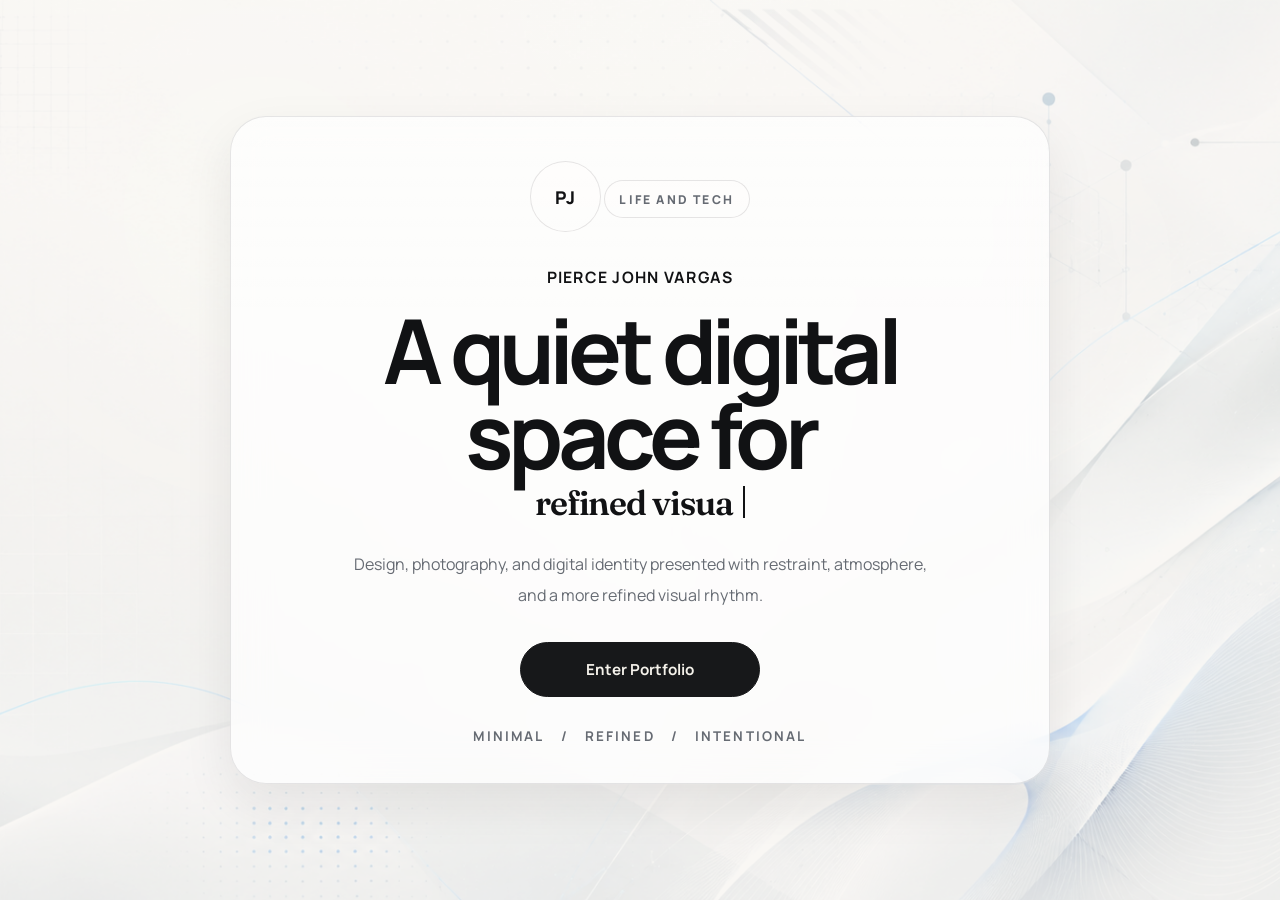
==== Personnal Portfolio/landing.html @ 9a7b4258 "Add files via upload" ====
<!DOCTYPE html>
<html lang="en">
<head>
  <meta charset="UTF-8" />
  <meta name="viewport" content="width=device-width, initial-scale=1.0" />
  <meta
    name="description"
    content="Welcome landing page for Life and Tech by Pierce John Vargas."
  />
  <title>Life and Tech | Welcome</title>

  <link rel="preconnect" href="https://fonts.googleapis.com" />
  <link rel="preconnect" href="https://fonts.gstatic.com" crossorigin />
  <link
    href="https://fonts.googleapis.com/css2?family=Fraunces:opsz,wght@9..144,500;9..144,600&family=Manrope:wght@400;500;600;700;800&display=swap"
    rel="stylesheet"
  />

  <link rel="stylesheet" href="style.css" />
  <link rel="stylesheet" href="landing.css" />
</head>
<body class="landing-body">
  <div class="landing-grid" aria-hidden="true"></div>
  <div class="landing-glow landing-glow-a" aria-hidden="true"></div>
  <div class="landing-glow landing-glow-b" aria-hidden="true"></div>
  <div class="landing-glow landing-glow-c" aria-hidden="true"></div>

  <main class="landing-main">
    <div class="landing-stage">
      <div class="landing-crest reveal is-visible" aria-hidden="true">PJ</div>
      <span class="landing-chip reveal is-visible">Life and Tech</span>
      <p class="landing-name reveal is-visible">Pierce John Vargas</p>

      <h1 class="landing-title reveal is-visible">
        A quiet digital space for
        <span class="landing-type-line">
          <span id="typedText" class="typed-text"></span>
          <span class="typed-caret" aria-hidden="true"></span>
        </span>
      </h1>

      <p class="landing-subtitle reveal is-visible">
        Design, photography, and digital identity presented with restraint,
        atmosphere, and a more refined visual rhythm.
      </p>

      <div class="landing-actions reveal is-visible">
        <a href="portfolio.html" class="btn btn-primary landing-cta">Enter Portfolio</a>
      </div>

      <div class="landing-signature reveal is-visible">
        <span>Minimal</span>
        <span>Refined</span>
        <span>Intentional</span>
      </div>
    </div>
  </main>

  <script src="script.js"></script>
  <script src="landing.js"></script>
</body>
</html>
---- Personnal Portfolio/style.css ----
:root {
  --bg: #f4f1ea;
  --surface: rgba(255, 255, 255, 0.7);
  --surface-strong: #ffffff;
  --text: #1c1d20;
  --muted: #666b73;
  --heading: #111214;
  --line: rgba(17, 18, 20, 0.1);
  --accent: #17181a;
  --accent-soft: rgba(23, 24, 26, 0.08);
  --shadow: 0 20px 50px rgba(23, 24, 26, 0.08);
  --max-width: 1120px;
  --theme-background-image: url("assets/BGWhite.png");
}

body.light-mode {
  --bg: #111214;
  --surface: rgba(24, 25, 28, 0.78);
  --surface-strong: #17181a;
  --text: #ece7de;
  --muted: #a4aaaf;
  --heading: #f7f2ea;
  --line: rgba(247, 242, 234, 0.12);
  --accent: #f7f2ea;
  --accent-soft: rgba(247, 242, 234, 0.08);
  --shadow: 0 24px 60px rgba(0, 0, 0, 0.28);
  --theme-background-image: url("assets/BGDark.png");
}

* {
  box-sizing: border-box;
  margin: 0;
  padding: 0;
}

html {
  scroll-behavior: smooth;
}

body {
  min-height: 100vh;
  position: relative;
  font-family: "Manrope", sans-serif;
  color: var(--text);
  background:
    linear-gradient(180deg, rgba(255, 255, 255, 0.25), transparent 20%),
    var(--bg);
  overflow-x: hidden;
  transition: background 0.3s ease, color 0.3s ease;
}

body::before {
  content: "";
  position: fixed;
  inset: 0;
  background-image: var(--theme-background-image);
  background-position: center;
  background-repeat: no-repeat;
  background-size: cover;
  opacity: 0.52;
  pointer-events: none;
  z-index: -4;
}

body.light-mode::before {
  opacity: 0.62;
}

body.nav-open,
body.lightbox-open {
  overflow: hidden;
}

::selection {
  background: var(--accent);
  color: var(--bg);
}

a {
  color: inherit;
  text-decoration: none;
}

button {
  font: inherit;
}

ul {
  list-style: none;
}

img {
  display: block;
  max-width: 100%;
}

.container {
  width: min(var(--max-width), calc(100% - 2rem));
  margin: 0 auto;
}

.page-accent {
  position: fixed;
  inset: auto 0 0 auto;
  width: 28rem;
  height: 28rem;
  background: radial-gradient(circle, rgba(255, 255, 255, 0.28), transparent 68%);
  pointer-events: none;
  opacity: 0.6;
  z-index: -1;
}

body.light-mode .page-accent {
  background: radial-gradient(circle, rgba(247, 242, 234, 0.08), transparent 68%);
}

.site-header {
  position: sticky;
  top: 0;
  z-index: 1000;
  padding-top: 1rem;
}

.nav-shell {
  display: flex;
  align-items: center;
  justify-content: space-between;
  gap: 1rem;
  padding: 1rem 1.15rem;
  border: 1px solid var(--line);
  border-radius: 22px;
  background: rgba(255, 255, 255, 0.58);
  backdrop-filter: blur(16px);
  box-shadow: var(--shadow);
}

body.light-mode .nav-shell {
  background: rgba(23, 24, 26, 0.76);
}

.brand {
  display: inline-flex;
  align-items: center;
  gap: 0.85rem;
  min-width: 0;
}

.brand-mark {
  width: 2.55rem;
  height: 2.55rem;
  display: inline-flex;
  align-items: center;
  justify-content: center;
  border-radius: 50%;
  background: var(--accent);
  color: var(--bg);
  font-size: 0.9rem;
  font-weight: 800;
}

.brand-text {
  color: var(--heading);
  font-size: 0.95rem;
  font-weight: 700;
  letter-spacing: 0.01em;
}

.nav-actions {
  display: flex;
  align-items: center;
  gap: 0.75rem;
}

.menu-toggle,
.theme-toggle {
  display: none;
  min-height: 2.85rem;
  padding: 0.8rem 1rem;
  border: 1px solid var(--line);
  border-radius: 999px;
  background: transparent;
  color: var(--heading);
  cursor: pointer;
  transition: background 0.25s ease, transform 0.25s ease;
}

.theme-toggle {
  display: inline-flex;
  align-items: center;
  justify-content: center;
}

.theme-toggle-icon-button {
  width: 2.85rem;
  min-width: 2.85rem;
  padding: 0;
}

.theme-icon {
  display: inline-flex;
  align-items: center;
  justify-content: center;
  width: 1.15rem;
  height: 1.15rem;
  color: var(--heading);
}

.theme-icon svg {
  width: 100%;
  height: 100%;
}

.theme-icon-sun {
  display: none;
}

body.light-mode .theme-icon-moon {
  display: none;
}

body.light-mode .theme-icon-sun {
  display: inline-flex;
}

.theme-toggle:hover,
.menu-toggle:hover {
  background: var(--accent-soft);
  transform: translateY(-1px);
}

.theme-toggle-text {
  position: absolute;
  width: 1px;
  height: 1px;
  padding: 0;
  margin: -1px;
  overflow: hidden;
  clip: rect(0, 0, 0, 0);
  white-space: nowrap;
  border: 0;
}

.site-nav {
  display: flex;
  align-items: center;
  gap: 0.25rem;
}

.site-nav a {
  padding: 0.75rem 0.95rem;
  border-radius: 999px;
  color: var(--muted);
  font-size: 0.94rem;
  font-weight: 600;
  transition: color 0.25s ease, background 0.25s ease;
}

.site-nav a:hover,
.site-nav a.active {
  color: var(--heading);
  background: var(--accent-soft);
}

.section {
  padding: 5.5rem 0;
}

.hero {
  min-height: auto;
  display: flex;
  align-items: flex-start;
  padding-top: 2rem;
  padding-bottom: 1.5rem;
}

.hero-grid,
.two-column-layout {
  display: grid;
  grid-template-columns: minmax(0, 1.15fr) minmax(320px, 380px);
  gap: 1.4rem;
  align-items: start;
}

.eyebrow,
.section-label,
.panel-label,
.contact-label,
.work-type {
  text-transform: uppercase;
  letter-spacing: 0.16em;
  font-size: 0.74rem;
  font-weight: 700;
  color: var(--muted);
}

.hero-title,
.section-title,
.contact-title,
.intro-card h2,
.skill-card h3,
.work-card h3 {
  color: var(--heading);
  letter-spacing: -0.04em;
}

.hero-title {
  max-width: 11ch;
  font-size: clamp(2.85rem, 6.2vw, 5.3rem);
  line-height: 0.95;
  margin: 1rem 0 1.35rem;
  font-weight: 800;
}

.hero-emphasis,
.section-title span,
.contact-title span {
  display: block;
  font-family: "Fraunces", serif;
  font-weight: 600;
}

.hero-description,
.content-card p,
.skill-card p,
.work-card p,
.contact-description,
.intro-card p,
.fact-value,
.gallery-label {
  color: var(--muted);
  line-height: 1.8;
}

.hero-description {
  max-width: 42rem;
  font-size: 1.05rem;
}

.hero-buttons,
.contact-actions {
  display: flex;
  flex-wrap: wrap;
  gap: 0.85rem;
  margin-top: 2rem;
}

.hero-extension {
  display: grid;
  gap: 1rem;
  margin-top: 2rem;
}

.hero-note,
.hero-point,
.skill-card,
.gallery-item {
  border: 1px solid var(--line);
  background: var(--surface);
  box-shadow: var(--shadow);
  backdrop-filter: blur(16px);
}

.hero-note {
  padding: 1.25rem 1.35rem;
  border-radius: 22px;
}

.hero-note-text {
  color: var(--heading);
  font-size: 1.02rem;
  line-height: 1.75;
  margin-top: 0.7rem;
  max-width: 54rem;
}

.hero-points {
  display: grid;
  grid-template-columns: repeat(3, minmax(0, 1fr));
  gap: 0.9rem;
}

.hero-point {
  padding: 1.1rem 1.15rem;
  border-radius: 18px;
}

.hero-point-title {
  display: block;
  color: var(--heading);
  font-size: 0.96rem;
  font-weight: 800;
  margin-bottom: 0.45rem;
}

.hero-point p {
  color: var(--muted);
  line-height: 1.7;
  font-size: 0.95rem;
}

.btn {
  display: inline-flex;
  align-items: center;
  justify-content: center;
  min-width: 11.5rem;
  min-height: 3.45rem;
  padding: 0.95rem 1.4rem;
  border-radius: 999px;
  border: 1px solid var(--accent);
  background: transparent;
  font-size: 0.95rem;
  font-weight: 700;
  transition: transform 0.25s ease, background 0.25s ease, color 0.25s ease;
  cursor: pointer;
}

.btn:hover {
  transform: translateY(-1px);
}

.btn-primary {
  background: var(--accent);
  color: var(--bg);
}

.btn-secondary {
  color: var(--heading);
  border-color: var(--line);
}

.btn-secondary:hover {
  background: var(--accent-soft);
}

.hero-panel,
.content-card,
.summary-card,
.work-card,
.contact-shell {
  border: 1px solid var(--line);
  background: var(--surface);
  border-radius: 24px;
  box-shadow: var(--shadow);
  backdrop-filter: blur(16px);
}

.hero-panel {
  width: 100%;
  max-width: 380px;
  justify-self: end;
  padding: 1.2rem;
  display: grid;
  gap: 0.85rem;
}

.profile-visual {
  overflow: hidden;
  border-radius: 20px;
  border: 1px solid var(--line);
  background: var(--surface-strong);
  aspect-ratio: 4 / 2.75;
}

.profile-visual img {
  width: 100%;
  height: 100%;
  object-fit: contain;
  object-position: center;
}

.intro-card,
.fact-card,
.content-card,
.summary-card,
.work-card {
  padding: 1.5rem;
  border-radius: 20px;
  background: var(--surface-strong);
  border: 1px solid var(--line);
}

.intro-card h2 {
  font-size: clamp(1.5rem, 2.2vw, 2rem);
  line-height: 1.08;
  margin: 0.7rem 0 0.9rem;
}

.hero-facts {
  display: grid;
  grid-template-columns: 1fr;
  gap: 0;
  border: 1px solid var(--line);
  border-radius: 20px;
  overflow: hidden;
  background: var(--surface-strong);
}

.fact-card {
  display: grid;
  gap: 0.35rem;
  align-content: start;
  padding: 1rem 1.1rem;
  border-bottom: 1px solid var(--line);
  background: transparent;
  border-radius: 0;
}

.fact-card:last-child {
  border-bottom: 0;
}

.fact-label {
  color: var(--heading);
  font-size: 0.82rem;
  font-weight: 700;
  text-transform: uppercase;
  letter-spacing: 0.08em;
}

.section-grid {
  display: grid;
  gap: 2rem;
}

.section-heading {
  max-width: 48rem;
}

.section-title,
.contact-title {
  font-size: clamp(2.1rem, 4.8vw, 3.8rem);
  line-height: 0.98;
  margin-top: 0.9rem;
}

.content-card {
  display: grid;
  gap: 1rem;
}

.stat-grid {
  display: grid;
  gap: 0.9rem;
  margin-top: 1rem;
}

.stat-card {
  display: grid;
  gap: 0.35rem;
  padding: 1rem 1.05rem;
  border-radius: 16px;
  border: 1px solid var(--line);
  background: var(--surface-strong);
}

.stat-value {
  color: var(--heading);
  font-size: 0.95rem;
  font-weight: 800;
}

.stat-copy {
  color: var(--muted);
  line-height: 1.7;
  font-size: 0.95rem;
}

.skills-grid,
.work-grid,
.gallery-grid {
  display: grid;
  gap: 1rem;
}

.skills-grid {
  grid-template-columns: repeat(auto-fit, minmax(220px, 1fr));
}

.skill-card {
  padding: 1.45rem;
  border-radius: 22px;
}

.skill-card h3,
.work-card h3 {
  font-size: 1.35rem;
  margin: 0.85rem 0 0.8rem;
}

.tool-tags,
.work-tags {
  display: flex;
  flex-wrap: wrap;
  gap: 0.55rem;
  margin-top: 1rem;
}

.tool-tags li,
.work-tags li {
  padding: 0.52rem 0.82rem;
  border-radius: 999px;
  border: 1px solid var(--line);
  background: var(--accent-soft);
  color: var(--heading);
  font-size: 0.84rem;
  font-weight: 600;
}

.work-grid {
  grid-template-columns: repeat(3, minmax(0, 1fr));
}

.work-thumb-button,
.gallery-item,
.text-link-button {
  padding: 0;
  border: 0;
  background: transparent;
  cursor: pointer;
}

.work-thumb-button {
  width: 100%;
  text-align: left;
}

.work-thumb {
  width: 100%;
  aspect-ratio: 16 / 11;
  object-fit: cover;
  border-radius: 16px;
  border: 1px solid var(--line);
  margin-bottom: 1rem;
  transition: transform 0.25s ease, opacity 0.25s ease;
}

.work-thumb-button:hover .work-thumb,
.gallery-item:hover img {
  transform: translateY(-2px);
  opacity: 0.96;
}

.work-actions {
  display: flex;
  flex-wrap: wrap;
  gap: 1rem;
  margin-top: 1.15rem;
}

.text-link {
  color: var(--heading);
  font-size: 0.92rem;
  font-weight: 700;
}

.text-link:hover {
  color: var(--muted);
}

.gallery-grid {
  grid-template-columns: repeat(3, minmax(0, 1fr));
}

.gallery-item {
  display: grid;
  gap: 0.95rem;
  padding: 1rem;
  border-radius: 22px;
  text-align: left;
  transition: transform 0.25s ease, background 0.25s ease, border-color 0.25s ease;
}

.gallery-item img {
  width: 100%;
  aspect-ratio: 4 / 3;
  object-fit: cover;
  border-radius: 16px;
  border: 1px solid var(--line);
  transition: transform 0.25s ease, opacity 0.25s ease;
}

.gallery-item:hover {
  transform: translateY(-2px);
  border-color: var(--heading);
  background: var(--surface-strong);
}

.gallery-copy {
  display: grid;
  gap: 0.5rem;
}

.gallery-label {
  color: var(--heading);
  font-size: 0.96rem;
  font-weight: 700;
}

.gallery-text {
  color: var(--muted);
  line-height: 1.7;
  font-size: 0.94rem;
}

.gallery-link {
  color: var(--heading);
  font-size: 0.88rem;
  font-weight: 800;
  letter-spacing: 0.02em;
}

.contact-shell {
  padding: 2rem;
}

.contact-copy {
  max-width: 42rem;
}

.contact-grid {
  display: grid;
  grid-template-columns: repeat(2, minmax(0, 1fr));
  gap: 1rem;
  margin-top: 2rem;
}

.contact-item {
  display: grid;
  grid-template-columns: auto 1fr;
  align-items: center;
  gap: 0.9rem;
  padding: 1.2rem 1.3rem;
  border: 1px solid var(--line);
  border-radius: 18px;
  background: var(--surface-strong);
  transition: transform 0.25s ease, background 0.25s ease;
}

.contact-item:hover {
  transform: translateY(-1px);
  background: var(--accent-soft);
}

.contact-icon {
  width: 2.65rem;
  height: 2.65rem;
  display: inline-flex;
  align-items: center;
  justify-content: center;
  border: 1px solid var(--line);
  border-radius: 16px;
  background: var(--accent-soft);
  color: var(--heading);
  flex-shrink: 0;
}

.contact-icon img {
  width: 1.1rem;
  height: 1.1rem;
  object-fit: contain;
}

.contact-text {
  display: grid;
  gap: 0.35rem;
}

.contact-value {
  color: var(--heading);
  font-size: 1rem;
  font-weight: 700;
  line-height: 1.45;
  word-break: break-word;
}

.lightbox {
  position: fixed;
  inset: 0;
  display: grid;
  place-items: center;
  padding: 1.5rem;
  background: rgba(0, 0, 0, 0.8);
  opacity: 0;
  visibility: hidden;
  transition: opacity 0.25s ease, visibility 0.25s ease;
  z-index: 2000;
}

.lightbox.is-open {
  opacity: 1;
  visibility: visible;
}

.lightbox-inner {
  max-width: min(900px, 100%);
  max-height: calc(100vh - 5rem);
  display: grid;
  gap: 0.85rem;
}

.lightbox-inner img {
  max-width: 100%;
  max-height: calc(100vh - 9rem);
  border-radius: 18px;
  border: 1px solid rgba(255, 255, 255, 0.14);
  background: #101113;
}

.lightbox-caption {
  color: #f1ede4;
  text-align: center;
  font-size: 0.96rem;
}

.lightbox-close {
  position: absolute;
  top: 1.25rem;
  right: 1.25rem;
  padding: 0.75rem 1rem;
  border: 1px solid rgba(255, 255, 255, 0.18);
  border-radius: 999px;
  background: rgba(255, 255, 255, 0.06);
  color: #f1ede4;
  cursor: pointer;
}

.site-footer {
  padding: 0 0 2rem;
}

.footer-shell {
  display: flex;
  align-items: center;
  justify-content: space-between;
  gap: 1rem;
  padding-top: 1rem;
  border-top: 1px solid var(--line);
}

.site-footer p,
.footer-link {
  color: var(--muted);
  font-size: 0.92rem;
}

.footer-link:hover {
  color: var(--heading);
}

.reveal {
  opacity: 0;
  transform: translateY(22px);
  transition: opacity 0.7s ease, transform 0.7s ease;
}

.reveal.is-visible {
  opacity: 1;
  transform: translateY(0);
}

@media (max-width: 1024px) {
  .hero-grid,
  .two-column-layout,
  .skills-grid,
  .work-grid,
  .hero-points,
  .gallery-grid {
    grid-template-columns: 1fr;
  }

  .hero-facts {
    grid-template-columns: 1fr;
  }

  .hero-panel {
    max-width: none;
    justify-self: stretch;
  }
}

@media (max-width: 820px) {
  .site-header {
    padding-top: 0.75rem;
  }

  .nav-shell {
    border-radius: 20px;
    align-items: flex-start;
    flex-wrap: wrap;
  }

  .menu-toggle {
    display: inline-flex;
    align-items: center;
    justify-content: center;
  }

  .theme-toggle {
    order: 3;
  }

  .nav-actions {
    width: 100%;
    justify-content: flex-end;
    flex-wrap: wrap;
  }

  .site-nav {
    display: none;
    width: 100%;
    flex-direction: column;
    align-items: stretch;
    gap: 0.45rem;
    padding-top: 0.5rem;
  }

  .site-nav.open {
    display: flex;
  }

  .site-nav a {
    width: 100%;
    text-align: center;
  }

  .section {
    padding: 4.5rem 0;
  }

  .hero {
    padding-top: 1.5rem;
  }

  .hero-note-text {
    max-width: none;
  }

  .contact-grid {
    grid-template-columns: 1fr;
  }
}

@media (max-width: 640px) {
  .container {
    width: min(var(--max-width), calc(100% - 1.25rem));
  }

  .hero-title {
    font-size: clamp(2.55rem, 13vw, 3.7rem);
  }

  .btn {
    width: 100%;
  }

  .hero-buttons,
  .contact-actions,
  .work-actions {
    flex-direction: column;
  }

  .footer-shell {
    flex-direction: column;
    align-items: flex-start;
  }

  .lightbox {
    padding: 1rem;
  }

  .lightbox-close {
    top: 0.9rem;
    right: 0.9rem;
  }
}

@media (prefers-reduced-motion: reduce) {
  html {
    scroll-behavior: auto;
  }

  *,
  *::before,
  *::after {
    animation: none !important;
    transition: none !important;
  }

  .reveal {
    opacity: 1;
    transform: none;
  }
}
---- Personnal Portfolio/landing.css ----
.landing-body {
  min-height: 100vh;
  position: relative;
  overflow: hidden;
  background:
    radial-gradient(circle at top, rgba(255, 255, 255, 0.08), transparent 20%),
    linear-gradient(180deg, rgba(255, 255, 255, 0.04), transparent 18%),
    var(--bg);
}

body.light-mode.landing-body {
  background:
    radial-gradient(circle at top, rgba(247, 242, 234, 0.06), transparent 20%),
    linear-gradient(180deg, rgba(247, 242, 234, 0.03), transparent 18%),
    var(--bg);
}

.landing-grid {
  position: fixed;
  inset: 0;
  background-image:
    linear-gradient(rgba(255, 255, 255, 0.02) 1px, transparent 1px),
    linear-gradient(90deg, rgba(255, 255, 255, 0.02) 1px, transparent 1px);
  background-size: 72px 72px;
  mask-image: radial-gradient(circle at center, black 34%, transparent 82%);
  opacity: 0.18;
  pointer-events: none;
  z-index: -3;
  animation: gridDrift 26s linear infinite;
}

body.light-mode .landing-grid {
  background-image:
    linear-gradient(rgba(247, 242, 234, 0.04) 1px, transparent 1px),
    linear-gradient(90deg, rgba(247, 242, 234, 0.04) 1px, transparent 1px);
}

.landing-glow {
  position: fixed;
  border-radius: 50%;
  filter: blur(110px);
  pointer-events: none;
  z-index: -2;
}

.landing-glow-a {
  width: 20rem;
  height: 20rem;
  top: 6%;
  left: 8%;
  background: rgba(255, 255, 255, 0.08);
  animation: floatGlow 10s ease-in-out infinite;
}

.landing-glow-b {
  width: 15rem;
  height: 15rem;
  right: 14%;
  top: 18%;
  background: rgba(255, 255, 255, 0.04);
  animation: floatGlow 12s ease-in-out -3s infinite;
}

.landing-glow-c {
  width: 18rem;
  height: 18rem;
  right: 12%;
  bottom: 10%;
  background: rgba(255, 255, 255, 0.05);
  animation: floatGlow 11s ease-in-out -5s infinite;
}

body.light-mode .landing-glow-a,
body.light-mode .landing-glow-b,
body.light-mode .landing-glow-c {
  background: rgba(247, 242, 234, 0.05);
}

.landing-main {
  min-height: 100vh;
  display: grid;
  place-items: center;
  padding: 1.5rem;
}

.landing-stage {
  width: min(820px, 100%);
  padding: 2.8rem 2.2rem 2.4rem;
  border: 1px solid var(--line);
  border-radius: 36px;
  background:
    linear-gradient(180deg, rgba(255, 255, 255, 0.04), transparent 30%),
    var(--surface);
  box-shadow: var(--shadow);
  backdrop-filter: blur(18px);
  text-align: center;
  position: relative;
  overflow: hidden;
  transition: transform 0.25s ease;
}

body.light-mode .landing-stage {
  background:
    linear-gradient(180deg, rgba(247, 242, 234, 0.03), transparent 30%),
    var(--surface);
}

.landing-stage::before {
  content: "";
  position: absolute;
  inset: 0;
  background: linear-gradient(120deg, transparent 18%, rgba(255, 255, 255, 0.05) 44%, transparent 64%);
  transform: translateX(-120%);
  animation: sweep 7s ease-in-out infinite;
  pointer-events: none;
}

.landing-stage::after {
  content: "";
  position: absolute;
  inset: 18px;
  border: 1px solid rgba(255, 255, 255, 0.04);
  border-radius: 28px;
  pointer-events: none;
}

.landing-crest {
  width: 4.4rem;
  height: 4.4rem;
  display: inline-flex;
  align-items: center;
  justify-content: center;
  border-radius: 50%;
  border: 1px solid var(--line);
  background: rgba(255, 255, 255, 0.03);
  color: var(--heading);
  font-size: 1.1rem;
  font-weight: 800;
  letter-spacing: 0.06em;
  margin: 0 auto 1.15rem;
  animation: fadeLift 0.9s ease 0.02s both;
}

.landing-chip {
  display: inline-flex;
  align-items: center;
  justify-content: center;
  padding: 0.58rem 0.92rem;
  border: 1px solid var(--line);
  border-radius: 999px;
  background: rgba(255, 255, 255, 0.03);
  color: var(--muted);
  font-size: 0.76rem;
  font-weight: 800;
  letter-spacing: 0.18em;
  text-transform: uppercase;
  animation: fadeLift 0.9s ease 0.1s both;
}

.landing-name {
  margin-top: 1rem;
  color: var(--heading);
  font-size: 0.98rem;
  font-weight: 700;
  letter-spacing: 0.08em;
  text-transform: uppercase;
  animation: fadeLift 0.9s ease 0.18s both;
}

.landing-title {
  margin-top: 1.2rem;
  color: var(--heading);
  font-size: clamp(2.9rem, 7vw, 5.6rem);
  line-height: 0.95;
  letter-spacing: -0.065em;
  animation: fadeLift 1s ease 0.3s both;
}

.landing-type-line {
  display: block;
  min-height: 1.16em;
  margin-top: 0.55rem;
  font-family: "Fraunces", serif;
  font-size: clamp(1.35rem, 3vw, 2.15rem);
  font-weight: 600;
  letter-spacing: -0.03em;
  color: var(--heading);
}

.typed-text {
  display: inline-block;
  min-width: 1ch;
}

.typed-caret {
  display: inline-block;
  width: 0.08em;
  height: 0.92em;
  margin-left: 0.1em;
  background: var(--heading);
  vertical-align: -0.08em;
  animation: blinkCaret 0.9s step-end infinite;
}

.landing-subtitle {
  max-width: 36rem;
  margin: 1.45rem auto 0;
  color: var(--muted);
  font-size: 1rem;
  line-height: 1.9;
  animation: fadeLift 1s ease 0.52s both;
}

.landing-actions {
  display: flex;
  justify-content: center;
  flex-wrap: wrap;
  gap: 0.85rem;
  margin-top: 2rem;
  animation: fadeLift 1s ease 0.7s both;
}

.landing-cta {
  min-width: 15rem;
  animation: ctaFloat 3.2s ease-in-out 1.8s infinite;
  box-shadow: 0 0 0 rgba(255, 255, 255, 0);
}

.landing-cta::after {
  content: "";
  position: absolute;
  inset: -12px;
  border-radius: 999px;
  border: 1px solid rgba(255, 255, 255, 0.06);
  opacity: 0;
  animation: pulseRing 3.2s ease-out 2.1s infinite;
}

.landing-signature {
  display: flex;
  justify-content: center;
  flex-wrap: wrap;
  gap: 1rem;
  margin-top: 1.85rem;
  animation: fadeLift 1s ease 0.88s both;
}

.landing-signature span {
  color: var(--muted);
  font-size: 0.84rem;
  font-weight: 700;
  letter-spacing: 0.16em;
  text-transform: uppercase;
}

.landing-signature span::after {
  content: "/";
  margin-left: 1rem;
}

.landing-signature span:last-child::after {
  content: "";
  margin-left: 0;
}

@keyframes fadeLift {
  from {
    opacity: 0;
    transform: translateY(22px);
    filter: blur(8px);
  }
  to {
    opacity: 1;
    transform: translateY(0);
    filter: blur(0);
  }
}

@keyframes blinkCaret {
  0%,
  49% {
    opacity: 1;
  }
  50%,
  100% {
    opacity: 0;
  }
}

@keyframes gridDrift {
  from {
    transform: translateY(0);
  }
  to {
    transform: translateY(72px);
  }
}

@keyframes floatGlow {
  0%,
  100% {
    transform: translateY(0) scale(1);
  }
  50% {
    transform: translateY(-14px) scale(1.04);
  }
}

@keyframes sweep {
  0%,
  18% {
    transform: translateX(-120%);
  }
  42% {
    transform: translateX(120%);
  }
  100% {
    transform: translateX(120%);
  }
}

@keyframes ctaFloat {
  0%,
  100% {
    transform: translateY(0) scale(1);
    box-shadow: 0 0 0 rgba(255, 255, 255, 0);
  }
  50% {
    transform: translateY(-2px) scale(1.015);
    box-shadow: 0 12px 30px rgba(255, 255, 255, 0.06);
  }
}

@keyframes pulseRing {
  0% {
    opacity: 0;
    transform: scale(0.97);
  }
  18% {
    opacity: 0.26;
  }
  100% {
    opacity: 0;
    transform: scale(1.07);
  }
}

@media (max-width: 640px) {
  .landing-main {
    padding: 1rem;
  }

  .landing-stage {
    padding: 2rem 1.2rem;
    border-radius: 26px;
  }

  .landing-stage::after {
    inset: 12px;
    border-radius: 20px;
  }

  .landing-title {
    font-size: clamp(2.35rem, 13vw, 4rem);
  }

  .landing-type-line {
    font-size: clamp(1.18rem, 6vw, 1.72rem);
  }

  .landing-cta {
    width: 100%;
  }

  .landing-signature {
    gap: 0.6rem;
  }

  .landing-signature span::after {
    margin-left: 0.6rem;
  }
}

@media (prefers-reduced-motion: reduce) {
  .landing-grid,
  .landing-glow,
  .landing-stage::before,
  .landing-crest,
  .landing-chip,
  .landing-name,
  .landing-title,
  .landing-subtitle,
  .landing-cta,
  .landing-cta::after,
  .landing-signature,
  .typed-caret {
    animation: none !important;
  }
}
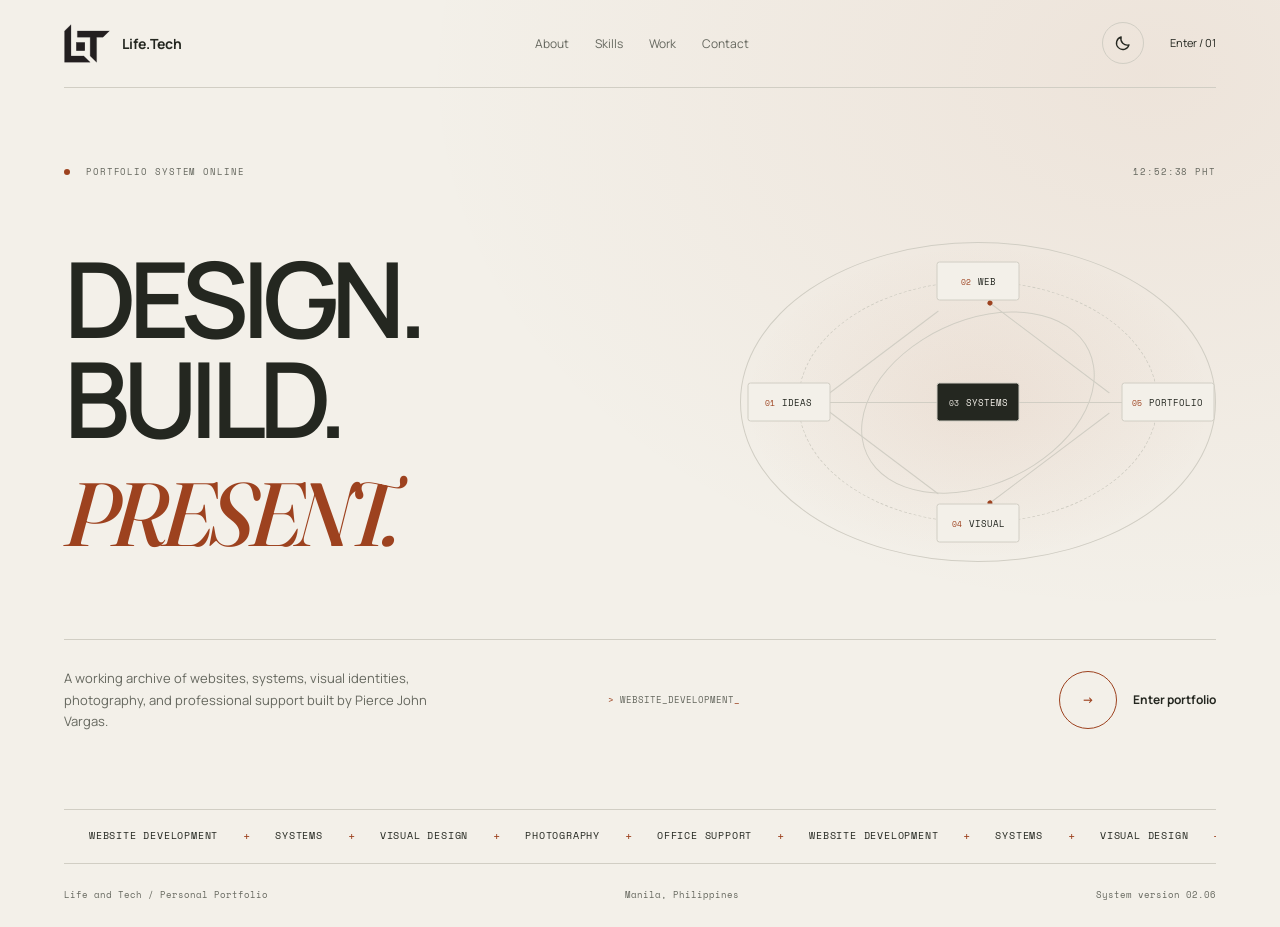
==== commit d16a694d: "Add files via upload" ====
--- a/Personnal Portfolio/landing.html
+++ b/Personnal Portfolio/landing.html
@@ -2,61 +2,139 @@
 <html lang="en">
 <head>
   <meta charset="UTF-8" />
+  <link rel="icon" type="image/svg+xml" sizes="any" href="assets/favicon.svg?v=1" />
   <meta name="viewport" content="width=device-width, initial-scale=1.0" />
   <meta
     name="description"
-    content="Welcome landing page for Life and Tech by Pierce John Vargas."
+    content="Life and Tech, the personal portfolio of Pierce John Vargas."
   />
-  <title>Life and Tech | Welcome</title>
+  <title>Life and Tech | Pierce John Vargas</title>
 
   <link rel="preconnect" href="https://fonts.googleapis.com" />
   <link rel="preconnect" href="https://fonts.gstatic.com" crossorigin />
   <link
-    href="https://fonts.googleapis.com/css2?family=Fraunces:opsz,wght@9..144,500;9..144,600&family=Manrope:wght@400;500;600;700;800&display=swap"
+    href="https://fonts.googleapis.com/css2?family=Fraunces:opsz,wght@9..144,500;9..144,600&family=Manrope:wght@400;500;600;700;800&family=Space+Mono:wght@400;700&display=swap"
     rel="stylesheet"
   />
 
-  <link rel="stylesheet" href="style.css" />
-  <link rel="stylesheet" href="landing.css" />
+  <script src="studio-init.js?v=20260929-autoplay"></script>
+  <link rel="stylesheet" href="studio.css?v=20260929-logo" />
+  <link rel="stylesheet" href="studio-landing.css?v=20260928" />
 </head>
-<body class="landing-body">
-  <div class="landing-grid" aria-hidden="true"></div>
-  <div class="landing-glow landing-glow-a" aria-hidden="true"></div>
-  <div class="landing-glow landing-glow-b" aria-hidden="true"></div>
-  <div class="landing-glow landing-glow-c" aria-hidden="true"></div>
+<body class="landing-body brutal-landing">
+  <div class="brutal-page">
+    <header class="brutal-header">
+      <a class="brutal-brand" href="index.html" aria-label="Life and Tech homepage">
+        <span class="site-logo" role="img" aria-label="Life and Tech logo">
+          <img class="logo-light" src="assets/logo-mark-light.svg" alt="" width="46" height="40" />
+          <img class="logo-dark" src="assets/logo-mark-dark.svg" alt="" width="46" height="40" />
+        </span>
+        <span>Life.Tech</span>
+      </a>
 
-  <main class="landing-main">
-    <div class="landing-stage">
-      <div class="landing-crest reveal is-visible" aria-hidden="true">PJ</div>
-      <span class="landing-chip reveal is-visible">Life and Tech</span>
-      <p class="landing-name reveal is-visible">Pierce John Vargas</p>
+      <nav class="brutal-nav" aria-label="Portfolio navigation">
+        <a href="portfolio.html#about">About</a>
+        <a href="portfolio.html#skills">Skills</a>
+        <a href="portfolio.html#work">Work</a>
+        <a href="portfolio.html#contact">Contact</a>
+      </nav>
 
-      <h1 class="landing-title reveal is-visible">
-        A quiet digital space for
-        <span class="landing-type-line">
-          <span id="typedText" class="typed-text"></span>
-          <span class="typed-caret" aria-hidden="true"></span>
-        </span>
-      </h1>
+      <div class="brutal-actions">
+        <button
+          id="themeToggle"
+          class="theme-toggle theme-toggle-icon-button brutal-theme"
+          type="button"
+          aria-label="Switch theme"
+        >
+          <span class="theme-icon theme-icon-moon" aria-hidden="true">
+            <svg viewBox="0 0 24 24" fill="none">
+              <path d="M20 14.5A8.5 8.5 0 0 1 9.5 4 8.5 8.5 0 1 0 20 14.5Z" stroke="currentColor" stroke-width="1.8" stroke-linecap="round" stroke-linejoin="round"/>
+            </svg>
+          </span>
+          <span class="theme-icon theme-icon-sun" aria-hidden="true">
+            <svg viewBox="0 0 24 24" fill="none">
+              <circle cx="12" cy="12" r="4" stroke="currentColor" stroke-width="1.8"/>
+              <path d="M12 2.75V5.25M12 18.75V21.25M21.25 12H18.75M5.25 12H2.75M18.54 5.46L16.77 7.23M7.23 16.77L5.46 18.54M18.54 18.54L16.77 16.77M7.23 7.23L5.46 5.46" stroke="currentColor" stroke-width="1.8" stroke-linecap="round"/>
+            </svg>
+          </span>
+          <span class="theme-toggle-text">Theme</span>
+        </button>
 
-      <p class="landing-subtitle reveal is-visible">
-        Design, photography, and digital identity presented with restraint,
-        atmosphere, and a more refined visual rhythm.
-      </p>
+        <a class="brutal-nav-cta" href="portfolio.html">Enter / 01</a>
+      </div>
+    </header>
 
-      <div class="landing-actions reveal is-visible">
-        <a href="portfolio.html" class="btn btn-primary landing-cta">Enter Portfolio</a>
-      </div>
+    <main class="brutal-main">
+      <section class="brutal-hero" aria-labelledby="landingTitle">
+        <div class="brutal-system-row">
+          <span><i class="brutal-status-dot" aria-hidden="true"></i> Portfolio system online</span>
+          <span id="landingClock">00:00:00 PHT</span>
+        </div>
 
-      <div class="landing-signature reveal is-visible">
-        <span>Minimal</span>
-        <span>Refined</span>
-        <span>Intentional</span>
+        <h1 class="brutal-title" id="landingTitle">
+          <span>DESIGN. BUILD.</span>
+        </h1>
+
+        <div class="brutal-flow" role="img" aria-label="Creative workflow from ideas through web, systems, and visual design into a complete portfolio">
+          <span class="flow-line flow-line-a"></span>
+          <span class="flow-line flow-line-b"></span>
+          <span class="flow-line flow-line-c"></span>
+          <span class="flow-line flow-line-d"></span>
+          <span class="flow-line flow-line-e"></span>
+          <span class="flow-line flow-line-f"></span>
+
+          <span class="flow-node flow-node-input"><b>01</b> IDEAS</span>
+          <span class="flow-node flow-node-web"><b>02</b> WEB</span>
+          <span class="flow-node flow-node-systems"><b>03</b> SYSTEMS</span>
+          <span class="flow-node flow-node-visual"><b>04</b> VISUAL</span>
+          <span class="flow-node flow-node-output"><b>05</b> PORTFOLIO</span>
+        </div>
+
+        <h2 class="brutal-title brutal-title-bottom" aria-hidden="true">
+          <span class="brutal-glitch" data-text="PRESENT.">PRESENT.</span>
+        </h2>
+
+        <div class="brutal-hero-footer">
+          <p class="brutal-copy">
+            A working archive of websites, systems, visual identities, photography,
+            and professional support built by Pierce John Vargas.
+          </p>
+
+          <p class="brutal-terminal" aria-live="polite">
+            <span class="brutal-prompt">&gt;</span>
+            <span id="landingTypewriter"></span><span class="brutal-caret" aria-hidden="true">_</span>
+          </p>
+
+          <a class="brutal-enter" href="portfolio.html">
+            <span class="brutal-enter-icon" aria-hidden="true">-&gt;</span>
+            <span>Enter portfolio</span>
+          </a>
+        </div>
+      </section>
+    </main>
+
+    <div class="brutal-marquee" aria-label="Portfolio capabilities">
+      <div class="brutal-marquee-track">
+        <span>Website Development</span><b>+</b>
+        <span>Systems</span><b>+</b>
+        <span>Visual Design</span><b>+</b>
+        <span>Photography</span><b>+</b>
+        <span>Office Support</span><b>+</b>
+        <span>Website Development</span><b>+</b>
+        <span>Systems</span><b>+</b>
+        <span>Visual Design</span><b>+</b>
+        <span>Photography</span><b>+</b>
+        <span>Office Support</span><b>+</b>
       </div>
     </div>
-  </main>
 
-  <script src="script.js"></script>
-  <script src="landing.js"></script>
+    <footer class="brutal-footer">
+      <span>Life and Tech / Personal Portfolio</span>
+      <span>Manila, Philippines</span>
+      <span>System version 02.06</span>
+    </footer>
+  </div>
+
+  <script src="studio.js?v=20260929-autoplay"></script>
 </body>
 </html>
--- a/Personnal Portfolio/studio.css
+++ b/Personnal Portfolio/studio.css
@@ -0,0 +1,263 @@
+/* Life and Tech / September studio edition. */
+:root {
+  color-scheme: light;
+  --bg: #f3f0e9;
+  --panel: #eae6dd;
+  --surface: #faf8f3;
+  --ink: #242720;
+  --muted: #65675e;
+  --line: #d1cec4;
+  --signal: #9d421f;
+  --wash: rgba(170, 83, 43, .08);
+  --glass: rgba(243, 240, 233, .9);
+  --ease: cubic-bezier(.22, 1, .36, 1);
+  --gutter: clamp(22px, 5vw, 80px);
+  --mono: 'Space Mono', 'Courier New', monospace;
+}
+:root[data-theme='dark'] {
+  color-scheme: dark;
+  --bg: #141612;
+  --panel: #1d201a;
+  --surface: #252921;
+  --ink: #efeee6;
+  --muted: #b2b4a8;
+  --line: #383d32;
+  --signal: #f39b73;
+  --wash: rgba(216, 120, 69, .075);
+  --glass: rgba(20, 22, 18, .9);
+}
+* { box-sizing: border-box; }
+html { scroll-behavior: smooth; scroll-padding-top: 110px; }
+body { margin: 0; color: var(--ink); background: radial-gradient(ellipse at 90% 8%, var(--wash), transparent 45%), var(--bg); font-family: 'Manrope', sans-serif; font-size: 15px; line-height: 1.65; transition: background-color .3s, color .3s; }
+h1, h2, h3, p, figure, ul { margin: 0; }
+button, a { -webkit-tap-highlight-color: transparent; }
+a { color: inherit; text-decoration: none; }
+button { color: inherit; font: inherit; cursor: pointer; }
+img { display: block; max-width: 100%; }
+ul { padding: 0; list-style: none; }
+::selection { background: var(--signal); color: var(--bg); }
+:focus-visible { outline: 2px solid var(--signal); outline-offset: 6px; }
+.container { width: min(1320px, calc(100% - var(--gutter) * 2)); margin-inline: auto; }
+.page-accent { display: none; }
+.site-header { position: sticky; top: 0; z-index: 30; background: var(--glass); backdrop-filter: blur(18px); }
+.nav-shell { display: flex; align-items: center; justify-content: space-between; min-height: 88px; border-bottom: 1px solid var(--line); gap: 25px; }
+.brand { display: flex; align-items: center; gap: 13px; }
+.site-logo { display: block; width: 46px; height: 40px; flex-shrink: 0; }
+.site-logo img { display: block; width: 100%; height: 100%; object-fit: contain; }
+.site-logo .logo-dark { display: none; }
+[data-theme='dark'] .site-logo .logo-light { display: none; }
+[data-theme='dark'] .site-logo .logo-dark { display: block; filter: brightness(1.65); }
+.brand-text { font-size: 13px; font-weight: 700; }
+.nav-actions, .site-nav { display: flex; align-items: center; gap: 22px; }
+.site-nav a { position: relative; padding-block: 10px; font-size: 12px; color: var(--muted); }
+.site-nav a::after { content: ''; position: absolute; inset: auto 0 4px; height: 1px; background: var(--signal); transform: scaleX(0); transform-origin: left; transition: transform .35s var(--ease); }
+.site-nav a:hover, .site-nav a.active { color: var(--ink); }
+.site-nav a:hover::after, .site-nav a.active::after { transform: scaleX(1); }
+.theme-toggle, .menu-toggle { display: inline-flex; align-items: center; justify-content: center; min-height: 42px; padding: 8px 12px; border: 1px solid var(--line); background: transparent; border-radius: 50px; transition: border-color .25s, background .25s; }
+.theme-toggle:hover, .menu-toggle:hover { border-color: var(--signal); background: var(--wash); }
+.theme-toggle { width: 42px; padding: 10px; }
+.theme-icon { display: flex; width: 18px; height: 18px; }
+.theme-icon svg { width: 100%; height: 100%; }
+.theme-icon-sun { display: none; }
+[data-theme='dark'] .theme-icon-moon { display: none; }
+[data-theme='dark'] .theme-icon-sun { display: flex; }
+.theme-toggle-text { position: absolute; width: 1px; height: 1px; clip-path: inset(50%); overflow: hidden; }
+.menu-toggle { display: none; font-size: 12px; }
+.section { padding-block: clamp(70px, 9vw, 140px); }
+.section + .section { border-top: 1px solid var(--line); }
+.hero { padding-top: clamp(48px, 6vw, 94px); padding-bottom: 64px; }
+.hero-grid { display: grid; grid-template-columns: minmax(0, 1.55fr) minmax(280px, .8fr); gap: 48px 7%; align-items: start; }
+.hero-copy, .hero-panel { min-width: 0; }
+.eyebrow, .section-label, .panel-label, .work-type, .contact-label { font: 10px/1.5 var(--mono); letter-spacing: .13em; text-transform: uppercase; color: var(--signal); }
+.eyebrow { display: flex; align-items: center; gap: 12px; }
+.eyebrow::before { content: ''; width: 7px; height: 7px; background: var(--signal); border-radius: 50%; }
+.hero-title { font-size: clamp(55px, 6.9vw, 108px); font-weight: 600; line-height: 1.02; letter-spacing: -.065em; margin-block: 25px 30px; }
+.hero-emphasis { display: block; font-family: 'Fraunces', Georgia, serif; font-weight: 500; font-size: .6em; line-height: 1.12; letter-spacing: -.045em; margin-top: 18px; color: var(--muted); max-width: 13ch; }
+.hero-description { max-width: 52ch; color: var(--muted); font-size: 15px; line-height: 1.85; }
+.hero-buttons, .contact-actions { display: flex; flex-wrap: wrap; gap: 12px; margin-top: 30px; }
+.btn { display: inline-flex; align-items: center; justify-content: center; gap: 20px; min-height: 50px; padding: 13px 22px; border: 1px solid var(--line); border-radius: 3px; font-size: 12px; font-weight: 700; transition: background .3s, color .3s, transform .35s var(--ease); }
+.btn-primary { background: var(--ink); border-color: var(--ink); color: var(--bg); }
+.btn-primary::after { content: '\2197'; font-size: 19px; }
+.btn:hover { transform: translateY(-3px); border-color: var(--signal); }
+.btn-primary:hover { background: var(--signal); color: var(--bg); }
+.hero-panel { border-left: 1px solid var(--line); padding-left: 28px; }
+.profile-visual { height: 280px; padding: 18px; background: linear-gradient(145deg, var(--surface), var(--panel)); border-radius: 2px; }
+.profile-visual img { width: 100%; height: 100%; object-fit: contain; }
+.intro-card { padding-top: 24px; }
+.intro-card h2 { font-size: 23px; letter-spacing: -.035em; line-height: 1.25; font-weight: 600; margin-block: 12px; }
+.intro-card > p:not(.panel-label) { font-size: 12px; color: var(--muted); line-height: 1.8; }
+.hero-facts { display: grid; margin-top: 22px; }
+.fact-card { display: grid; grid-template-columns: 50px 1fr; gap: 15px; padding-block: 10px; border-top: 1px solid var(--line); font-size: 11px; }
+.fact-label { font-family: var(--mono); color: var(--signal); }
+.fact-value { color: var(--muted); }
+.hero-extension { display: grid; grid-template-columns: 1fr 2fr; gap: 6%; border-top: 1px solid var(--line); padding-top: 32px; grid-column: 1 / -1; margin-top: 20px; }
+.hero-note-text { margin-top: 12px; font-size: 12px; color: var(--muted); }
+.hero-points { display: grid; grid-template-columns: repeat(3, 1fr); gap: 26px; }
+.hero-point-title { display: block; font-size: 13px; font-weight: 700; margin-bottom: 10px; }
+.hero-point p { font-size: 12px; color: var(--muted); }
+.section-grid { display: grid; gap: 52px; }
+.section-heading { display: grid; grid-template-columns: 1fr 2fr; gap: 6%; align-items: start; }
+.section-label { padding-top: 8px; }
+.section-title { font-size: clamp(30px, 3.8vw, 56px); font-weight: 500; line-height: 1.14; letter-spacing: -.045em; max-width: 25ch; text-wrap: balance; }
+.two-column-layout { display: grid; grid-template-columns: 1.15fr 1fr; gap: 9%; margin-left: 35.3%; }
+.content-card { display: grid; gap: 18px; align-content: start; }
+.content-card p:not(.panel-label) { font-size: 13px; line-height: 1.9; color: var(--muted); }
+.stat-grid { margin-top: 18px; }
+.stat-card { border-top: 1px solid var(--line); padding: 16px 0; display: grid; gap: 5px; }
+.stat-value { font-size: 14px; font-weight: 600; }
+.stat-copy { font-size: 12px; color: var(--muted); }
+.skills-grid { display: grid; }
+.skill-card { position: relative; display: grid; grid-template-columns: 45px 1fr 1.3fr 1fr; gap: 24px; align-items: start; padding: 32px 0; border-top: 1px solid var(--line); transition: background .3s; }
+.skill-card:hover { background: var(--wash); }
+.skill-card .panel-label { padding-top: 5px; }
+.skill-card h3 { font-size: clamp(19px, 2vw, 27px); line-height: 1.2; letter-spacing: -.035em; font-weight: 600; }
+.skill-card > p:not(.panel-label) { font-size: 13px; color: var(--muted); }
+.tool-tags, .work-tags { display: flex; flex-wrap: wrap; align-content: start; gap: 6px; }
+.tool-tags li, .work-tags li { font-size: 10px; padding: 5px 9px; border: 1px solid var(--line); border-radius: 2px; color: var(--muted); }
+.work-grid { display: grid; grid-template-columns: repeat(3, minmax(0, 1fr)); gap: 26px; }
+.work-card { display: flex; flex-direction: column; min-width: 0; }
+.work-thumb-button { width: 100%; overflow: hidden; aspect-ratio: 1.15; display: grid; place-items: center; border: 1px solid var(--line); border-radius: 3px; padding: 28px; background: radial-gradient(ellipse at 60% 35%, var(--wash), transparent 65%), var(--panel); transition: background .4s, border-color .4s; }
+.work-thumb { width: 100%; max-height: 230px; aspect-ratio: 1; object-fit: contain; transition: transform .7s var(--ease); }
+.work-thumb-icon { width: 62%; height: auto; }
+[data-theme='dark'] .work-thumb-icon { filter: invert(1); }
+.work-thumb-button:hover { border-color: var(--signal); }
+.work-thumb-button:hover .work-thumb { transform: scale(1.06) rotate(-3deg); }
+.work-type { margin-top: 24px; font-size: 9px; }
+.work-card h3 { font-size: clamp(22px, 2.3vw, 32px); font-weight: 600; letter-spacing: -.045em; line-height: 1.18; margin-block: 10px 16px; }
+.work-card > p { font-size: 13px; line-height: 1.8; color: var(--muted); }
+.work-tags { margin-block: 18px 22px; }
+.work-actions { display: flex; flex-wrap: wrap; gap: 18px; padding-top: 15px; margin-top: auto; border-top: 1px solid var(--line); }
+.text-link { padding: 0; border: 0; background: none; font-size: 11px; font-weight: 600; }
+.text-link::after { content: ' \2197'; color: var(--signal); }
+.text-link:hover { color: var(--signal); }
+.gallery-grid { display: grid; grid-template-columns: 1.2fr 1fr 1fr; gap: 26px; }
+.gallery-item { display: block; min-width: 0; }
+.gallery-item:nth-child(2) { margin-top: 48px; }
+.gallery-item:nth-child(3) { margin-top: 96px; }
+.gallery-item img { width: 100%; aspect-ratio: 4 / 3; object-fit: contain; padding: 20px; background: var(--panel); transition: transform .6s var(--ease); }
+.gallery-item:hover img { transform: translateY(-6px); }
+.gallery-copy { display: grid; gap: 8px; margin-top: 17px; }
+.gallery-label { font-size: 14px; font-weight: 600; }
+.gallery-link { font: 9px var(--mono); text-transform: uppercase; letter-spacing: .05em; color: var(--muted); }
+.contact-shell { display: grid; grid-template-columns: 1.2fr 1fr; column-gap: 10%; align-items: start; }
+.contact-title { font: 500 clamp(38px, 5vw, 74px)/1.08 'Fraunces', Georgia, serif; letter-spacing: -.04em; margin-block: 24px; text-wrap: balance; }
+.contact-description { font-size: 14px; color: var(--muted); max-width: 42ch; }
+.contact-grid { padding-top: 38px; }
+.contact-item { display: flex; align-items: center; gap: 16px; padding-block: 22px; border-bottom: 1px solid var(--line); transition: transform .35s var(--ease); }
+.contact-item:hover { transform: translateX(5px); }
+.contact-icon { display: grid; place-items: center; width: 42px; height: 42px; flex-shrink: 0; border-radius: 50%; background: #eee9dd; }
+.contact-icon img { width: 20px; height: 20px; object-fit: contain; }
+.contact-text { display: grid; gap: 6px; min-width: 0; }
+.contact-label { font-size: 9px; }
+.contact-value { font-size: 14px; overflow-wrap: anywhere; }
+.site-footer { padding-block: 0 24px; }
+.footer-shell { padding-top: 24px; border-top: 1px solid var(--line); display: flex; gap: 24px; justify-content: space-between; font-size: 10px; color: var(--muted); }
+.footer-link { color: var(--ink); }
+.detail-main { min-height: 75vh; }
+.detail-section { padding-block: 72px; }
+.detail-section-tight { padding-top: 0; }
+.detail-gallery-header { display: grid; gap: 22px; }
+.detail-title { font-size: clamp(50px, 7.7vw, 110px); font-weight: 500; letter-spacing: -.065em; line-height: 1.02; max-width: 17ch; text-wrap: balance; }
+.detail-summary { max-width: 48ch; color: var(--muted); font-size: 14px; }
+.detail-gallery-grid { display: grid; grid-template-columns: repeat(2, minmax(0, 1fr)); gap: 46px 30px; align-items: start; }
+.detail-gallery-card { border: 0; padding: 0; text-align: left; background: none; min-width: 0; }
+.detail-gallery-card img { width: 100%; aspect-ratio: 4/3; object-fit: contain; background: var(--panel); border-radius: 2px; transition: transform .6s var(--ease); }
+.detail-gallery-button:hover img { transform: translateY(-5px); }
+.detail-gallery-card h3 { font-size: 14px; font-weight: 500; margin-top: 16px; }
+.detail-placeholder { min-height: 260px; display: grid; align-content: center; gap: 12px; padding: 36px; border: 1px dashed var(--line); }
+.detail-placeholder span { color: var(--muted); font-size: 13px; }
+.detail-nav-grid { display: grid; grid-template-columns: 1fr 1fr; gap: 30px; }
+.detail-nav-card { border-top: 1px solid var(--line); padding-top: 24px; display: grid; gap: 12px; }
+.detail-nav-card span { font: 10px var(--mono); color: var(--signal); }
+.detail-nav-card strong { font-size: clamp(20px, 2.5vw, 32px); font-weight: 500; letter-spacing: -.03em; }
+.detail-nav-card:hover { border-color: var(--signal); }
+.lightbox { position: fixed; inset: 0; z-index: 100; display: grid; place-items: center; padding: 72px 24px 24px; background: rgba(12, 14, 10, .95); backdrop-filter: blur(12px); visibility: hidden; opacity: 0; transition: opacity .25s, visibility .25s; }
+.lightbox.is-open { visibility: visible; opacity: 1; }
+.lightbox-inner { display: grid; justify-items: center; gap: 14px; max-width: min(1100px, 100%); }
+.lightbox-inner img { max-width: 100%; max-height: calc(100svh - 155px); object-fit: contain; }
+#lightboxImage[src$='.svg'] { background: #f3f0e9; padding: 35px; width: min(70vw, 600px); }
+.lightbox-caption { color: #eeeee6; font-size: 13px; text-align: center; }
+.lightbox-close { position: absolute; right: 24px; top: 20px; min-height: 42px; padding: 8px 20px; border: 1px solid #777; color: #fff; background: transparent; border-radius: 30px; }
+body.lightbox-open, body.nav-open { overflow: hidden; }
+.reveal { opacity: 1; }
+[data-motion='reduced'] { scroll-behavior: auto; }
+[data-motion='reduced'] *, [data-motion='reduced'] *::before, [data-motion='reduced'] *::after { animation: none !important; transition: none !important; }
+@view-transition { navigation: auto; }
+::view-transition-old(root) { animation: page-out .25s ease both; }
+::view-transition-new(root) { animation: page-in .45s var(--ease) both; }
+@keyframes page-out { to { opacity: 0; } }
+@keyframes page-in { from { opacity: 0; transform: translateY(12px); } }
+@media (max-width: 1000px) {
+  .hero-grid { grid-template-columns: minmax(0, 1.2fr) minmax(260px, .8fr); gap: 35px; }
+  .hero-title { font-size: 66px; }
+  .hero-panel { padding-left: 20px; }
+  .two-column-layout { margin-left: 0; }
+  .skill-card { grid-template-columns: 32px 1fr 1.2fr; }
+  .skill-card .tool-tags { grid-column: 3; }
+  .site-nav, .nav-actions { gap: 12px; }
+  .work-grid { gap: 18px; }
+  .hero-extension { grid-template-columns: 1fr; gap: 28px; }
+}
+@media (max-width: 820px) {
+  .nav-shell { min-height: 76px; position: relative; gap: 12px; }
+  .nav-actions { gap: 8px; }
+  .menu-toggle { display: flex; }
+  .site-nav[id] { display: none; position: absolute; top: 76px; left: calc(-1 * var(--gutter)); right: calc(-1 * var(--gutter)); padding: 22px var(--gutter); flex-direction: column; align-items: stretch; background: var(--bg); border-bottom: 1px solid var(--line); }
+  .site-nav.open { display: flex; }
+  .site-nav a { font-size: 14px; padding: 12px; }
+  .brand-text { max-width: 95px; line-height: 1.4; font-size: 11px; }
+  .hero-grid { grid-template-columns: 1fr; }
+  .hero-title { font-size: clamp(57px, 10vw, 86px); }
+  .hero-panel { display: grid; grid-template-columns: 1fr 1fr; gap: 20px; padding: 0; border: 0; }
+  .profile-visual { grid-row: span 2; height: 100%; min-height: 310px; }
+  .intro-card { padding: 0; }
+  .hero-facts { margin: 0; }
+  .section-heading { grid-template-columns: 1fr; gap: 20px; }
+  .work-grid { grid-template-columns: 1fr; gap: 50px; }
+  .work-card { display: grid; grid-template-columns: 1fr 1fr; column-gap: 30px; }
+  .work-thumb-button { grid-row: span 5; align-self: start; }
+  .work-type { margin-top: 0; }
+  .work-card h3 { font-size: 26px; }
+  .work-actions { margin-top: 0; }
+  .contact-shell { grid-template-columns: 1fr; }
+  .contact-grid { padding-top: 15px; }
+  .site-nav:not([id]) { display: flex; }
+  .site-nav:not([id]) a { font-size: 10px; padding: 8px 3px; }
+}
+@media (max-width: 560px) {
+  .brand { gap: 8px; }
+  .brand-text { max-width: 80px; }
+  .nav-actions { gap: 6px; }
+  .theme-toggle { width: 36px; min-height: 38px; }
+  .menu-toggle { min-height: 38px; padding-inline: 9px; }
+  .hero-panel { grid-template-columns: 1fr; }
+  .profile-visual { grid-row: auto; height: 310px; }
+  .intro-card { padding-top: 5px; }
+  .hero-title { font-size: clamp(46px, 13vw, 70px); }
+  .hero-emphasis { max-width: none; }
+  .hero-points, .two-column-layout { grid-template-columns: 1fr; gap: 26px; }
+  .hero-point { border-top: 1px solid var(--line); padding-top: 15px; }
+  .hero-description { font-size: 14px; }
+  .btn { padding: 12px 16px; font-size: 11px; }
+  .section { padding-block: 64px; }
+  .section-grid { gap: 36px; }
+  .skill-card { grid-template-columns: 25px 1fr; gap: 16px; }
+  .skill-card > p:not(.panel-label), .skill-card .tool-tags { grid-column: 2; }
+  .work-card { display: flex; }
+  .work-type { margin-top: 20px; }
+  .work-thumb-button { aspect-ratio: 1.3; }
+  .work-thumb-icon { max-height: 200px; }
+  .gallery-grid, .detail-gallery-grid, .detail-nav-grid { grid-template-columns: 1fr; gap: 35px; }
+  .gallery-item:nth-child(n) { margin-top: 0; }
+  .contact-value { font-size: 12px; }
+  .footer-shell { flex-direction: column; gap: 12px; }
+  .detail-section { padding-block: 55px; }
+  .detail-section-tight { padding-top: 0; }
+  .detail-title { font-size: clamp(40px, 12vw, 65px); }
+  .site-nav:not([id]) { gap: 5px; }
+  .site-nav:not([id]) a { font-size: 9px; }
+  body:has(.detail-main) .brand-text { display: none; }
+}
+@media (max-width: 360px) {
+  .brand-text { display: none; }
+}
--- a/Personnal Portfolio/studio-landing.css
+++ b/Personnal Portfolio/studio-landing.css
@@ -0,0 +1,89 @@
+.brutal-page { width: min(1480px, calc(100% - var(--gutter) * 2)); margin: auto; min-height: 100svh; display: flex; flex-direction: column; }
+.brutal-header { min-height: 88px; display: flex; align-items: center; justify-content: space-between; gap: 20px; border-bottom: 1px solid var(--line); }
+.brutal-brand { display: flex; align-items: center; gap: 12px; font-size: 14px; font-weight: 700; }
+.brutal-brand-symbol { color: var(--signal); font: 24px var(--mono); letter-spacing: -.15em; }
+.brutal-nav, .brutal-actions { display: flex; align-items: center; gap: 26px; }
+.brutal-nav a { color: var(--muted); font-size: 12px; transition: color .2s; }
+.brutal-nav a:hover { color: var(--signal); }
+.brutal-actions { gap: 10px; }
+.brutal-nav-cta { font-size: 11px; padding: 12px 0 12px 16px; }
+.brutal-main { flex: 1; display: grid; align-items: center; }
+.brutal-hero { display: grid; grid-template-columns: 1.3fr 1fr; align-items: center; column-gap: 5%; padding-block: clamp(40px, 6vw, 90px); }
+.brutal-system-row { grid-column: 1 / -1; display: flex; justify-content: space-between; gap: 18px; margin-bottom: clamp(36px, 5vw, 70px); font: 9px/1.5 var(--mono); text-transform: uppercase; letter-spacing: .1em; color: var(--muted); }
+.brutal-status-dot { display: inline-block; width: 6px; height: 6px; border-radius: 50%; background: var(--signal); margin-right: 9px; }
+.brutal-title { grid-column: 1; font-size: clamp(62px, 8.2vw, 132px); line-height: .95; font-weight: 600; letter-spacing: -.07em; overflow: visible; }
+.brutal-title > span { display: block; max-width: 8ch; }
+.brutal-title-bottom { grid-row: 3; margin-top: 12px; font-family: 'Fraunces', Georgia, serif; font-size: clamp(52px, 7vw, 110px); font-weight: 500; font-style: italic; color: var(--signal); }
+.brutal-flow { grid-column: 2; grid-row: 2 / 4; position: relative; height: clamp(250px, 25vw, 380px); border: 1px solid var(--line); border-radius: 50%; background: radial-gradient(ellipse, var(--wash), transparent 70%); }
+.brutal-flow::before { content: ''; position: absolute; inset: 12%; border: 1px dashed var(--line); border-radius: 50%; animation: orbit 48s linear infinite; }
+.brutal-flow::after { content: ''; position: absolute; inset: 24%; border: 1px solid var(--line); border-radius: 50%; transform: rotate(-25deg); }
+.flow-node { position: absolute; z-index: 3; display: flex; align-items: center; justify-content: center; gap: 7px; padding: 12px 10px; min-width: 83px; border: 1px solid var(--line); background: var(--bg); border-radius: 3px; font: 9px var(--mono); transform: translate(-50%, -50%); }
+.flow-node b { color: var(--signal); font-size: 8px; font-weight: 400; }
+.flow-node-input { left: 10%; top: 50%; }
+.flow-node-web { left: 50%; top: 12%; }
+.flow-node-systems { left: 50%; top: 50%; background: var(--ink); color: var(--bg); }
+.flow-node-visual { left: 50%; top: 88%; }
+.flow-node-output { left: 90%; top: 50%; }
+.flow-node-systems b { color: inherit; }
+.flow-line { position: absolute; height: 1px; background: var(--line); width: 32%; transform-origin: left; z-index: 2; }
+.flow-line-a, .flow-line-b, .flow-line-c { left: 16%; top: 50%; }
+.flow-line-a { transform: rotate(-37deg); }
+.flow-line-c { transform: rotate(37deg); }
+.flow-line-d, .flow-line-e, .flow-line-f { left: 52%; }
+.flow-line-d { top: 18%; transform: rotate(37deg); }
+.flow-line-e { top: 50%; }
+.flow-line-f { top: 82%; transform: rotate(-37deg); }
+.flow-line::after { content: ''; position: absolute; width: 5px; height: 5px; border-radius: 50%; background: var(--signal); top: -2px; animation: journey 3.4s linear infinite; }
+.flow-line-b::after { animation-delay: -.8s; }
+.flow-line-c::after { animation-delay: -1.7s; }
+.flow-line-d::after { animation-delay: -.6s; }
+.flow-line-e::after { animation-delay: -1.4s; }
+.flow-line-f::after { animation-delay: -2.3s; }
+.brutal-hero-footer { grid-column: 1 / -1; display: grid; grid-template-columns: 1.25fr 1fr auto; gap: 7%; align-items: center; margin-top: clamp(45px, 6vw, 88px); padding-top: 28px; border-top: 1px solid var(--line); }
+.brutal-copy { font-size: 13px; color: var(--muted); max-width: 47ch; }
+.brutal-terminal { font: 9px/1.6 var(--mono); white-space: nowrap; color: var(--muted); min-width: 22ch; }
+.brutal-prompt, .brutal-caret { color: var(--signal); }
+.brutal-caret { animation: caret 1s steps(2) infinite; }
+.brutal-enter { display: flex; align-items: center; gap: 16px; font-size: 12px; font-weight: 700; white-space: nowrap; }
+.brutal-enter-icon { display: grid; place-items: center; width: 58px; height: 58px; border: 1px solid var(--signal); color: var(--signal); border-radius: 50%; transition: transform .4s var(--ease), background .3s, color .3s; }
+.brutal-enter:hover .brutal-enter-icon { transform: rotate(-35deg); background: var(--ink); border-color: var(--ink); color: var(--bg); }
+.brutal-marquee { overflow: hidden; border-block: 1px solid var(--line); padding-block: 18px; }
+.brutal-marquee-track { display: flex; width: max-content; animation: crawl 35s linear infinite; }
+.brutal-marquee span { font: 10px var(--mono); letter-spacing: .08em; text-transform: uppercase; padding-inline: 25px; white-space: nowrap; }
+.brutal-marquee b { font: 12px var(--mono); color: var(--signal); }
+.brutal-footer { display: flex; align-items: center; justify-content: space-between; gap: 18px; padding-block: 24px; color: var(--muted); font: 9px/1.6 var(--mono); }
+@keyframes orbit { to { transform: rotate(360deg); } }
+@keyframes journey { 0% { left: 0; opacity: 0; } 15%, 85% { opacity: 1; } 100% { left: 100%; opacity: 0; } }
+@keyframes caret { 50% { opacity: 0; } }
+@keyframes crawl { to { transform: translateX(-50%); } }
+@media (max-width: 1000px) {
+  .brutal-nav { gap: 16px; }
+  .brutal-hero-footer { gap: 25px; }
+  .brutal-terminal { font-size: 8px; }
+  .brutal-title { font-size: clamp(63px, 9vw, 90px); }
+  .flow-node { min-width: 67px; padding: 10px 6px; font-size: 8px; }
+  .flow-node b { display: none; }
+}
+@media (max-width: 820px) {
+  .brutal-nav { display: none; }
+  .brutal-header { min-height: 76px; }
+  .brutal-hero { grid-template-columns: 1fr; }
+  .brutal-title { font-size: clamp(63px, 13vw, 106px); }
+  .brutal-title > span { max-width: none; }
+  .brutal-title-bottom { grid-row: 3; font-size: clamp(58px, 12vw, 96px); }
+  .brutal-flow { grid-column: 1; grid-row: 4; height: 260px; width: min(480px, 88%); justify-self: center; margin-top: 45px; }
+  .brutal-hero-footer { grid-template-columns: 1fr auto; gap: 22px; }
+  .brutal-copy { grid-column: 1 / -1; }
+  .brutal-footer { font-size: 8px; }
+}
+@media (max-width: 480px) {
+  .brutal-nav-cta { display: none; }
+  .brutal-brand { font-size: 12px; }
+  .brutal-system-row { font-size: 8px; }
+  .brutal-title { font-size: clamp(50px, 15vw, 70px); }
+  .brutal-title-bottom { font-size: 15vw; }
+  .brutal-flow { height: 225px; }
+  .brutal-hero-footer { grid-template-columns: 1fr; }
+  .brutal-enter { margin-top: 6px; }
+  .brutal-footer { flex-wrap: wrap; }
+}
